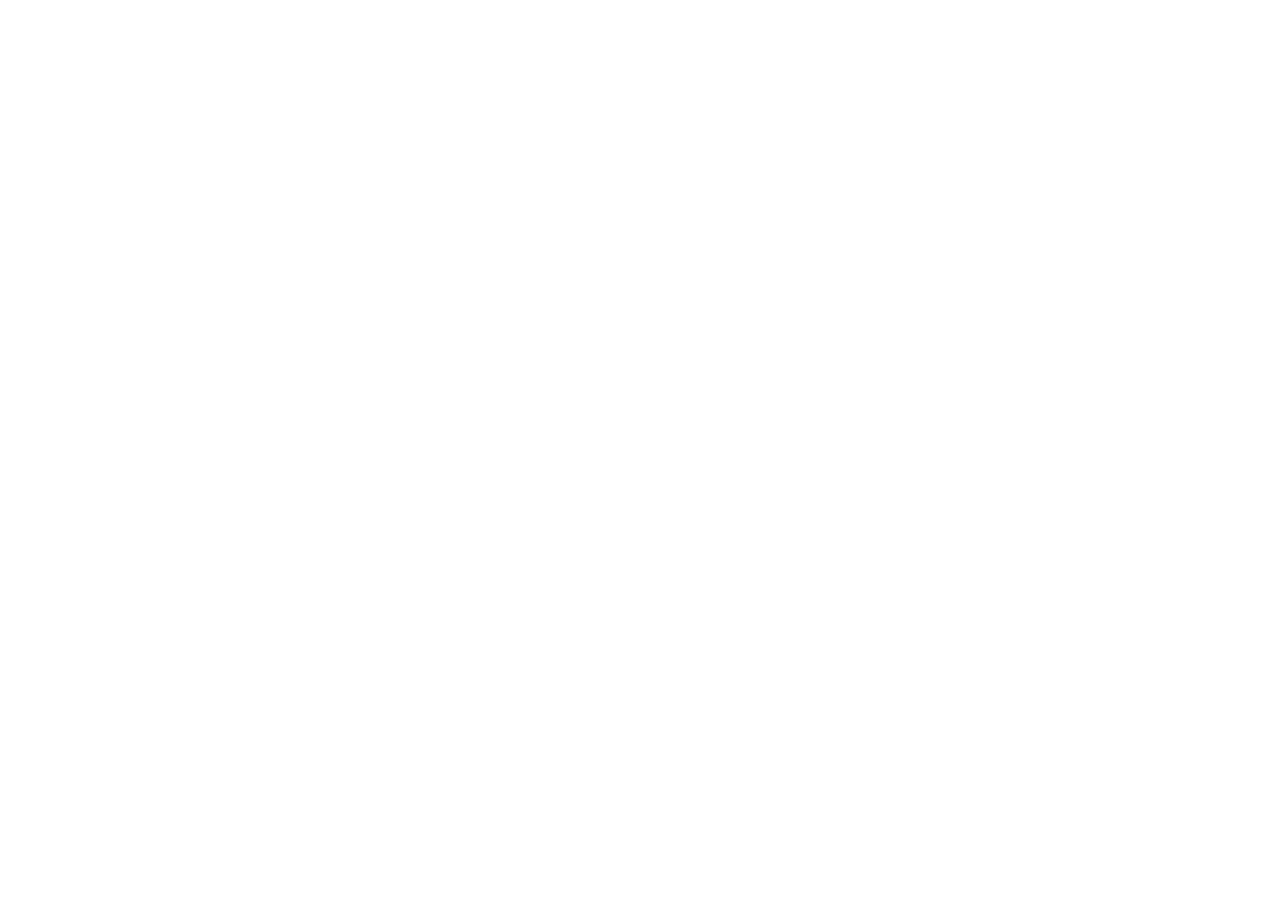
==== index.html @ 55a28b01 "initial commit" ====
<!DOCTYPE html>
<html lang="en">
<head>
    <meta charset="UTF-8">
    <meta name="viewport" content="width=device-width, initial-scale=1.0">
    <title>Document</title>
</head>
<body>
    
</body>
</html>
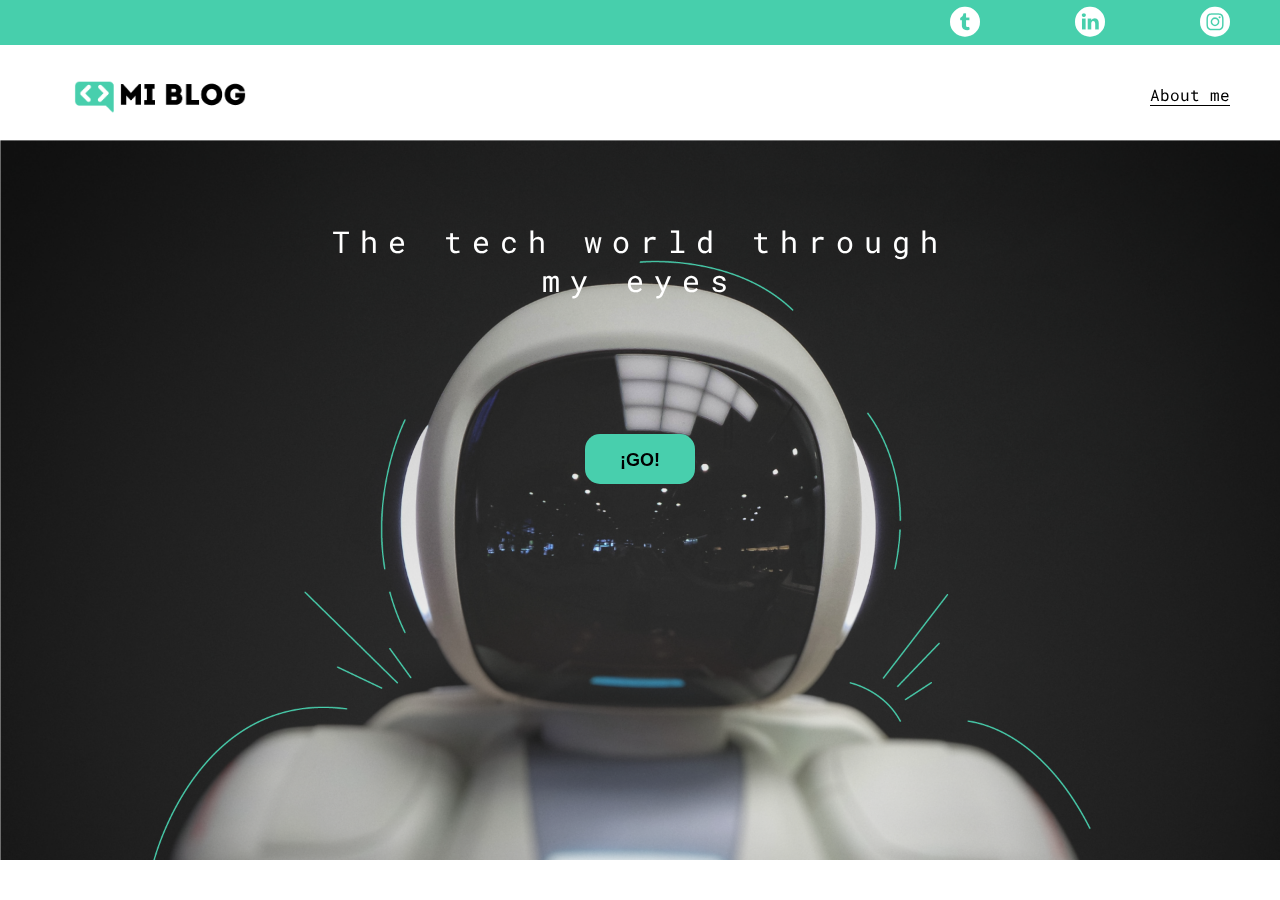
==== commit 63627170: "feat: main page" ====
--- a/index.html
+++ b/index.html
@@ -3,9 +3,36 @@
 <head>
     <meta charset="UTF-8">
     <meta name="viewport" content="width=device-width, initial-scale=1.0">
-    <title>Document</title>
+    <title>My blog</title>
+    <link rel="stylesheet" href="css/main.css">
+    <link rel="stylesheet" href="/css/font/flaticon.css">
 </head>
 <body>
-    
+    <header>
+        <section class="header-icons-container">
+            <div class="icons">
+                <a href="/"><span class="flaticon-002-twitter"></span></a>
+                <a href="/"><span class="flaticon-010-linkedin"></span></a>
+                <a href="/"><span class="flaticon-011-instagram"></span></a>
+            </div>
+        </section>
+        <nav>
+            <section class="nav-logo-container">
+                <a href="/"><img src="/assets/img/Logo-negro.png" alt="Logo of my blog"></a>
+            </section>
+            <section class="profile-link">
+                <a href="perfil.html">About me</a>
+            </section>
+        </nav>
+    </header>
+    <section class="cover">
+        <div class="cover-img">
+            <img src="/assets/img/Cover.png" alt="">
+            <div class="cover-info">
+                <p>The tech world through my eyes</p>
+                <button>¡GO!</button>
+            </div>
+        </div>
+    </section>
 </body>
 </html>--- a/css/main.css
+++ b/css/main.css
@@ -0,0 +1,137 @@
+@import url('https://fonts.googleapis.com/css?family=Roboto+Mono:400,500,700|Roboto+Slab:400,700|Roboto:400,500,700,900&display=swap');
+
+body {
+    font-family: 'Roboto Mono', monospace;
+    margin: 0;
+    padding: 0;
+    position: fixed;
+    top: 0;
+    bottom: 0;
+    left: 0;
+    right: 0;
+}
+
+a {
+    text-decoration: none;
+    display: inline;
+    color: black;
+}
+
+header {
+    width: 100%;
+    height: 140px;
+    display: grid;
+    grid-template-rows: 1fr 1fr;
+}
+
+header .header-icons-container {
+    width: 100%;
+    height: 90%;
+    display: grid;
+    background-color: #47cfac;
+}
+
+header .header-icons-container .icons {
+    width: 300px;
+    height: auto;
+    display: flex;
+    align-items: center;
+    justify-content: space-between;
+    justify-items: flex-end;
+    justify-self: end;
+    margin-right: 50px;
+}
+
+header .icons span {
+    color: white;
+}
+
+nav {
+    display: grid;
+    grid-template-columns: 1fr 1fr;
+    height: 90px;
+}
+
+nav .nav-logo-container {
+    margin-left: 50px;
+}
+
+nav .nav-logo-container img {
+    width: 220px;
+    margin-top: 10px;
+}
+
+nav .profile-link {
+    display: flex;
+    align-items: center;
+    justify-content: flex-end;
+    margin-right: 50px;
+}
+
+nav .profile-link a {
+    color: black;
+    border-bottom: 1px solid black;
+}
+
+.cover .cover-img {
+    position: relative;
+    display: flex;
+    justify-content: center;
+}
+
+section .cover-img img {
+    min-width: 100%;
+    min-height: 100%;
+    width: 100%;
+    height: auto;
+}
+
+.cover-info {
+    height: 55%;
+    width: 50%;
+    position: absolute;
+    top: 0;
+    display: flex;
+    align-items: center;
+    justify-content: space-around;
+    flex-direction: column;
+}
+
+.cover-info p {
+    font-family: 'Roboto mono', monospace;
+    font-size: 30px;
+    font-weight: 700px;
+    letter-spacing: 10px;
+    color: white;
+    text-align: center;
+}
+
+.cover-info button {
+    width: 110px;
+    height: 50px;
+    background: #48cfad;
+    text-align: center;
+    font-weight: 700;
+    font-size: 18px;
+    line-height: 50px;
+    border-radius: 15px;
+    border: none;
+}
+
+@media (max-width: 650px) {
+    .cover-info p {
+      font-size: 20px;
+    }
+    .cover-info button {
+      font-size: 13px;
+    }
+}
+
+@media (max-width: 450px) {
+    .cover-info p {
+      font-size: 15px;
+    }
+    .cover-info button {
+      font-size: 10px;
+    }
+}--- a/css/font/flaticon.css
+++ b/css/font/flaticon.css
@@ -0,0 +1,46 @@
+	/*
+  	Flaticon icon font: Flaticon
+  	Creation date: 20/12/2018 09:27
+  	*/
+
+@font-face {
+  font-family: "Flaticon";
+  src: url("./Flaticon.eot");
+  src: url("./Flaticon.eot?#iefix") format("embedded-opentype"),
+       url("./Flaticon.woff") format("woff"),
+       url("./Flaticon.ttf") format("truetype"),
+       url("./Flaticon.svg#Flaticon") format("svg");
+  font-weight: normal;
+  font-style: normal;
+}
+
+@media screen and (-webkit-min-device-pixel-ratio:0) {
+  @font-face {
+    font-family: "Flaticon";
+    src: url("./Flaticon.svg#Flaticon") format("svg");
+  }
+}
+
+[class^="flaticon-"]:before, [class*=" flaticon-"]:before,
+[class^="flaticon-"]:after, [class*=" flaticon-"]:after {   
+  font-family: Flaticon;
+        font-size: 30px;
+font-style: normal;
+margin-left: 20px;
+}
+
+.flaticon-001-facebook:before { content: "\f100"; }
+.flaticon-002-twitter:before { content: "\f101"; }
+.flaticon-003-whatsapp:before { content: "\f102"; }
+.flaticon-004-groupme:before { content: "\f103"; }
+.flaticon-005-kik:before { content: "\f104"; }
+.flaticon-006-skype:before { content: "\f105"; }
+.flaticon-007-periscope:before { content: "\f106"; }
+.flaticon-008-youtube:before { content: "\f107"; }
+.flaticon-009-itunes:before { content: "\f108"; }
+.flaticon-010-linkedin:before { content: "\f109"; }
+.flaticon-011-instagram:before { content: "\f10a"; }
+.flaticon-012-messenger:before { content: "\f10b"; }
+.flaticon-013-twitter-1:before { content: "\f10c"; }
+.flaticon-014-snapchat:before { content: "\f10d"; }
+.flaticon-015-reddit:before { content: "\f10e"; }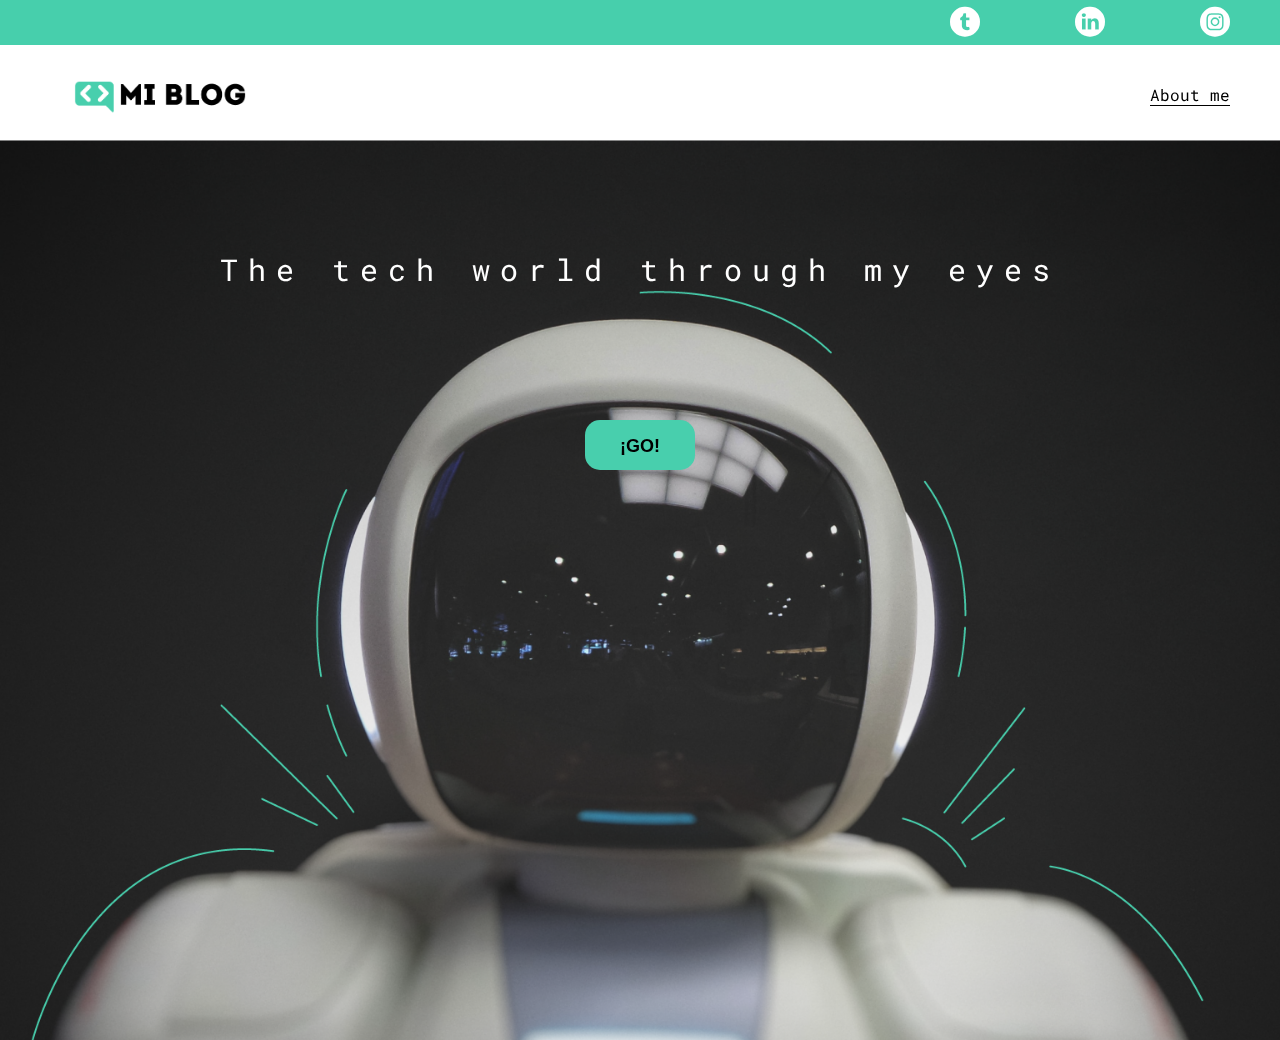
==== commit 295ee8c5: "fix: accessibility" ====
--- a/index.html
+++ b/index.html
@@ -25,14 +25,11 @@
             </section>
         </nav>
     </header>
-    <section class="cover">
-        <div class="cover-img">
-            <img src="/assets/img/Cover.png" alt="">
-            <div class="cover-info">
-                <p>The tech world through my eyes</p>
-                <button>¡GO!</button>
-            </div>
-        </div>
-    </section>
+    <main class="home-main">
+        <section class="home-main-info">
+              <p>The tech world through my eyes</p>
+              <button>¡GO!</button>
+        </section>
+    </main>
 </body>
 </html>--- a/css/main.css
+++ b/css/main.css
@@ -73,31 +73,26 @@
     border-bottom: 1px solid black;
 }
 
-.cover .cover-img {
+.home-main {
+    display: grid;
+    grid-template-columns: 1fr 4fr 1fr;
+    height: 100%;
+    background-image: url('../assets/img/Cover.png');
+    background-position: center;
+    background-repeat: no-repeat;
+    background-size: cover;
     position: relative;
-    display: flex;
-    justify-content: center;
 }
 
-section .cover-img img {
-    min-width: 100%;
-    min-height: 100%;
-    width: 100%;
-    height: auto;
+.home-main section {
+    display: grid;
+    grid-column: 2;
+    justify-items: center;
+    height: 350px;
+    margin-top: 80px;
 }
 
-.cover-info {
-    height: 55%;
-    width: 50%;
-    position: absolute;
-    top: 0;
-    display: flex;
-    align-items: center;
-    justify-content: space-around;
-    flex-direction: column;
-}
-
-.cover-info p {
+.home-main-info p {
     font-family: 'Roboto mono', monospace;
     font-size: 30px;
     font-weight: 700px;
@@ -106,7 +101,7 @@
     text-align: center;
 }
 
-.cover-info button {
+.home-main-info button {
     width: 110px;
     height: 50px;
     background: #48cfad;
@@ -119,19 +114,19 @@
 }
 
 @media (max-width: 650px) {
-    .cover-info p {
+    .home-main-info p {
       font-size: 20px;
     }
-    .cover-info button {
+    .home-main-info button {
       font-size: 13px;
     }
 }
 
 @media (max-width: 450px) {
-    .cover-info p {
+    .home-main-info p {
       font-size: 15px;
     }
-    .cover-info button {
+    .home-main-info button {
       font-size: 10px;
     }
 }